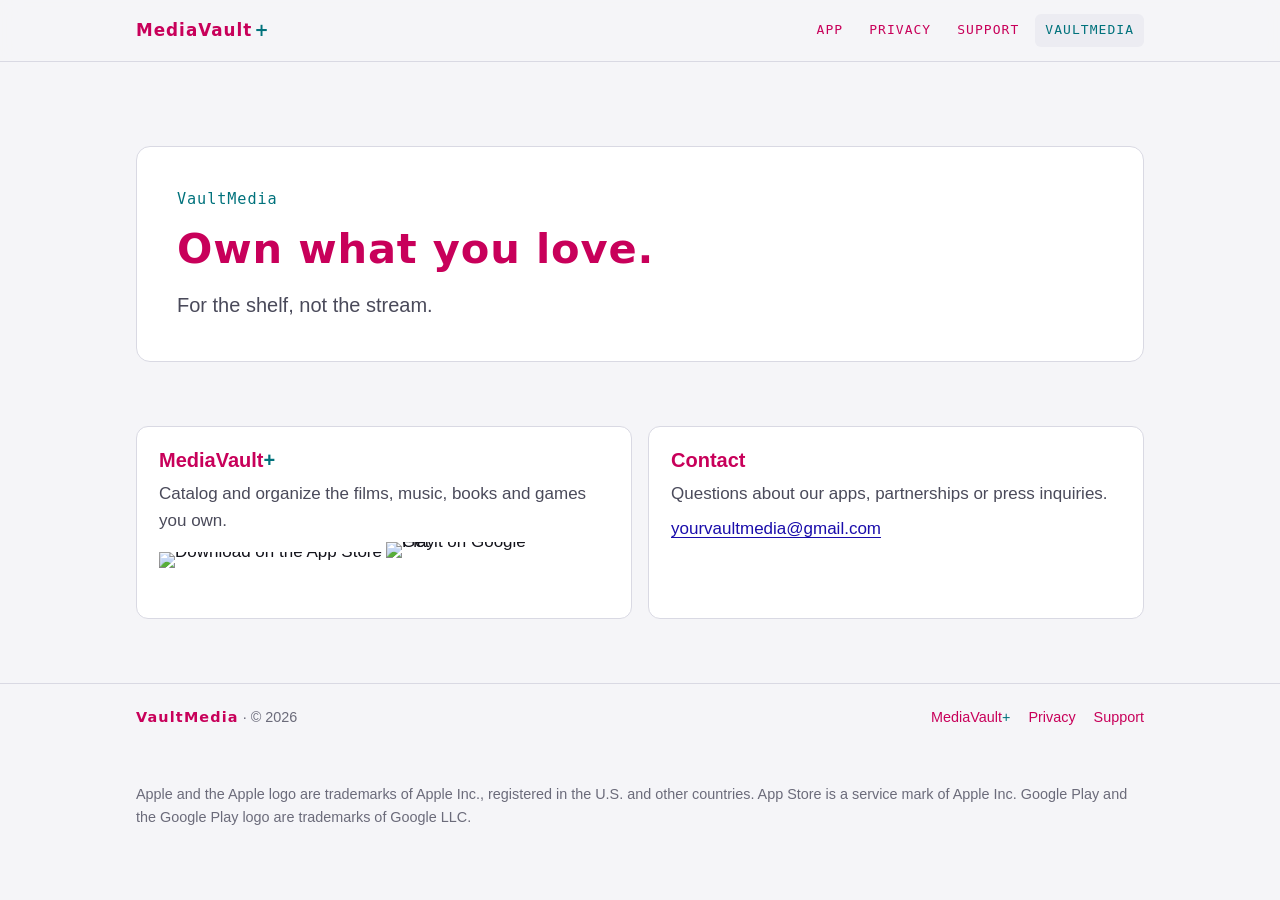
==== index.html @ 79b2321d "Add VaultMedia website" ====
<!doctype html>
<html lang="en">
<head>
<meta charset="utf-8">
<meta name="viewport" content="width=device-width, initial-scale=1, viewport-fit=cover">
<title>VaultMedia</title>
<meta name="description" content="VaultMedia makes MediaVault+. Own what you love.">
<meta name="color-scheme" content="dark light">

<link rel="stylesheet" href="/style.css">
</head>
<body>
<a class="skip" href="#main">Skip to content</a>
<header class="site-header">
  <div class="wrap">
    <a class="wordmark" href="/mediavaultplus/" aria-label="MediaVault+ home">MediaVault<span class="plus">+</span></a>
    <nav class="nav" aria-label="Main">
      <a href="/mediavaultplus/">App</a>
      <a href="/mediavaultplus/privacy.html">Privacy</a>
      <a href="/mediavaultplus/support.html">Support</a>
      <a href="/" aria-current="page">VaultMedia</a>
    </nav>
  </div>
</header>
<div class="page">
<div class="wrap hero">
    <div class="label">
      <div>
        <p class="eyebrow name">VaultMedia</p>
        <h1 style="font-size: clamp(1.8rem, 5vw, 2.6rem);">Own what you love.</h1>
        <p class="lede">For the shelf, not the stream.</p>
      </div>
    </div>
  </div>
  <main id="main" class="wrap">
    <div class="cards">
      <div class="card">
        <h2>MediaVault<span class="plus">+</span></h2>
        <p>Catalog and organize the films, music, books and games you own.</p>
        <div class="stores">
          <span class="badge"><img class="badge-apple" src="/badges/appstore-badge.svg" alt="Download on the App Store"></span>
          <span class="badge"><img class="badge-google" src="/badges/googleplay-badge.png" alt="Get it on Google Play"></span>
        </div>
      </div>
      <div class="card">
        <h2>Contact</h2>
        <p>Questions about our apps, partnerships or press inquiries.</p>
        <p><a href="mailto:yourvaultmedia@gmail.com">yourvaultmedia@gmail.com</a></p>
      </div>
    </div>
  </main>
</div>
<footer class="site-footer">
  <div class="wrap">
    <span><span class="company">VaultMedia</span> · <span class="year">© 2026</span></span>
    <nav aria-label="Footer">
      <a href="/mediavaultplus/">MediaVault<span class="plus">+</span></a>
      <a href="/mediavaultplus/privacy.html">Privacy</a>
      <a href="/mediavaultplus/support.html">Support</a>
    </nav>
  </div>
  <div class="wrap tm">Apple and the Apple logo are trademarks of Apple Inc., registered in the U.S. and other countries. App Store is a service mark of Apple Inc. Google Play and the Google Play logo are trademarks of Google LLC.</div>
</footer>
</body>
</html>
---- style.css ----
@font-face {
  font-family: 'Archivo';
  font-style: normal;
  font-weight: 400 700;
  font-stretch: 100%;
  font-display: swap;
  src: url(/fonts/archivo-400.woff2) format('woff2');
  unicode-range: U+0000-00FF, U+0131, U+0152-0153, U+02BB-02BC, U+02C6, U+02DA, U+02DC, U+0304, U+0308, U+0329, U+2000-206F, U+20AC, U+2122, U+2191, U+2193, U+2212, U+2215, U+FEFF, U+FFFD;
}
@font-face {
  font-family: 'IBM Plex Mono';
  font-style: normal;
  font-weight: 500;
  font-display: swap;
  src: url(/fonts/ibm-plex-mono-500.woff2) format('woff2');
  unicode-range: U+0000-00FF, U+0131, U+0152-0153, U+02BB-02BC, U+02C6, U+02DA, U+02DC, U+0304, U+0308, U+0329, U+2000-206F, U+20AC, U+2122, U+2191, U+2193, U+2212, U+2215, U+FEFF, U+FFFD;
}
@font-face {
  font-family: 'IBM Plex Mono';
  font-style: normal;
  font-weight: 600;
  font-display: swap;
  src: url(/fonts/ibm-plex-mono-600.woff2) format('woff2');
  unicode-range: U+0000-00FF, U+0131, U+0152-0153, U+02BB-02BC, U+02C6, U+02DA, U+02DC, U+0304, U+0308, U+0329, U+2000-206F, U+20AC, U+2122, U+2191, U+2193, U+2212, U+2215, U+FEFF, U+FFFD;
}
@font-face {
  font-family: 'Orbitron';
  font-style: normal;
  font-weight: 600 700;
  font-display: swap;
  src: url(/fonts/orbitron-600.woff2) format('woff2');
  unicode-range: U+0000-00FF, U+0131, U+0152-0153, U+02BB-02BC, U+02C6, U+02DA, U+02DC, U+0304, U+0308, U+0329, U+2000-206F, U+20AC, U+2122, U+2191, U+2193, U+2212, U+2215, U+FEFF, U+FFFD;
}

/* VaultMedia site styles. Layout: one narrow reading column under a slim header; the hero is a scanned "label" with a real barcode strip.
   Brand tokens come from the app's own theme (constants/theme.ts): near-black vault, neon pink and cyan. */
:root {
  --bg: #F5F5F8;
  --surface: #FFFFFF;
  --surface-2: #ECECF2;
  --line: #D9D9E3;
  --fg: #12121A;
  --fg-2: #4A4A5A;
  --fg-3: #6B6B7A;
  --pink: #C8005A;
  --cyan: #00727C;
  --glow: transparent;
  --glow-red: transparent;
  --link: #1A0DAB;
  --font-display: "Orbitron", "Eurostile", "Segoe UI", system-ui, sans-serif;
  --font-body: "Archivo", "Helvetica Neue", Arial, system-ui, sans-serif;
  --font-mono: "IBM Plex Mono", ui-monospace, "SFMono-Regular", Menlo, monospace;
  --step--1: 0.8125rem;
  --step-0: 1.0625rem;
  --step-1: 1.25rem;
  --step-2: 1.6rem;
  --step-3: clamp(2rem, 6vw, 3.1rem);
  --measure: 66ch;
}
@media (prefers-color-scheme: dark) {
  :root:not([data-theme="light"]) {
    --bg: #0A0A0F; --surface: #12121A; --surface-2: #1A1A26; --line: #2A2A3A;
    --fg: #F4F4F8; --fg-2: #B4B4C2; --fg-3: #8A8A98;
    --pink: #FF006E; --cyan: #00F5FF; --glow: rgba(0, 245, 255, 0.22); --glow-red: rgba(255, 0, 110, 0.28);
    --link: #8AB4F8;
    color-scheme: dark;
  }
}
:root[data-theme="dark"] {
  --bg: #0A0A0F; --surface: #12121A; --surface-2: #1A1A26; --line: #2A2A3A;
  --fg: #F4F4F8; --fg-2: #B4B4C2; --fg-3: #8A8A98;
  --pink: #FF006E; --cyan: #00F5FF; --glow: rgba(0, 245, 255, 0.22); --glow-red: rgba(255, 0, 110, 0.28);
  --link: #8AB4F8;
  color-scheme: dark;
}

* { box-sizing: border-box; }
body {
  margin: 0;
  background: var(--bg);
  color: var(--fg);
  font-family: var(--font-body);
  font-size: var(--step-0);
  line-height: 1.6;
  -webkit-font-smoothing: antialiased;
}
a { color: var(--cyan); text-underline-offset: 3px; text-decoration-thickness: 1px; }
a:hover { color: var(--pink); }
a[href^="mailto:"], .email a, a.textlink { color: var(--link); text-decoration: underline; }
a[href^="mailto:"]:hover, .email a:hover, a.textlink:hover { color: var(--link); text-decoration-thickness: 2px; }
:focus-visible { outline: 2px solid var(--pink); outline-offset: 3px; border-radius: 2px; }
.wrap {
  max-width: 1040px;
  margin: 0 auto;
  padding-left: max(16px, env(safe-area-inset-left, 0px));
  padding-right: max(16px, env(safe-area-inset-right, 0px));
}

/* Header */
.site-header {
  position: sticky; top: env(safe-area-inset-top, 0px); z-index: 5;
  background: color-mix(in srgb, var(--bg) 88%, transparent);
  backdrop-filter: blur(10px);
  border-bottom: 1px solid var(--line);
}
body::before { content: ""; position: fixed; inset: 0 0 auto; height: env(safe-area-inset-top, 0px); z-index: 10; background: var(--bg); }
.site-header .wrap { display: flex; align-items: center; justify-content: space-between; gap: 16px; padding-block: 14px; flex-wrap: wrap; }
.wordmark {
  font-family: var(--font-display); font-weight: 700; font-size: 1.05rem; letter-spacing: 0.06em;
  color: var(--pink); text-decoration: none; display: inline-flex; align-items: baseline; gap: 2px;
  text-shadow: 0 0 12px var(--glow-red);
}
.wordmark .plus { color: var(--cyan); text-shadow: 0 0 12px var(--glow); }
.nav { display: flex; gap: 6px; flex-wrap: wrap; }
.nav a {
  font-family: var(--font-mono); font-size: var(--step--1); font-weight: 500; letter-spacing: 0.08em; text-transform: uppercase;
  color: var(--pink); text-decoration: none; padding: 6px 10px; border-radius: 6px;
}
.nav a:hover { color: var(--pink); background: var(--surface-2); }
.nav a.name { text-transform: none; letter-spacing: 0.04em; }
.nav a[aria-current="page"] { color: var(--cyan); background: var(--surface-2); }

/* Hero: a scanned label */
.hero { padding-block: clamp(40px, 8vw, 84px) clamp(28px, 5vw, 48px); }
.label {
  display: grid; grid-template-columns: minmax(0, 1fr) auto; gap: clamp(20px, 4vw, 48px); align-items: end;
  border: 1px solid var(--line); background: var(--surface); border-radius: 14px;
  padding: clamp(22px, 4vw, 40px);
}
.eyebrow { font-family: var(--font-mono); font-size: var(--step--1); letter-spacing: 0.14em; text-transform: uppercase; color: var(--cyan); margin: 0 0 14px; }
h1, h2, h3 { text-wrap: balance; line-height: 1.15; }
.hero h1 { font-family: var(--font-display); font-size: var(--step-3); font-weight: 700; letter-spacing: 0.02em; margin: 0 0 16px; color: var(--pink); text-shadow: 0 0 22px var(--glow-red); }
.hero h1 .plus { color: var(--cyan); text-shadow: 0 0 18px var(--glow); }
.hero h1.plain { color: var(--fg); text-shadow: none; }
.lede { font-size: var(--step-1); color: var(--fg-2); max-width: 44ch; margin: 0; }
.barcode { display: grid; gap: 8px; justify-items: center; min-width: 0; }
.bars {
  width: 180px; max-width: 100%; height: 92px; border-radius: 4px;
  background:
    repeating-linear-gradient(90deg,
      var(--fg) 0 2px, transparent 2px 4px, var(--fg) 4px 5px, transparent 5px 8px,
      var(--fg) 8px 11px, transparent 11px 12px, var(--fg) 12px 13px, transparent 13px 16px,
      var(--fg) 16px 17px, transparent 17px 20px, var(--fg) 20px 22px, transparent 22px 23px);
  box-shadow: 0 0 0 10px var(--surface), 0 0 0 11px var(--line);
}
.scanline { width: 200px; max-width: 100%; height: 2px; background: var(--pink); box-shadow: 0 0 14px var(--pink); margin-top: -50px; margin-bottom: 40px; opacity: .85; }
@media (prefers-reduced-motion: no-preference) {
  .scanline { animation: scan 3.2s ease-in-out infinite; }
  @keyframes scan { 0%,100% { transform: translateY(-34px); } 50% { transform: translateY(34px); } }
}
.digits { font-family: var(--font-mono); font-size: var(--step--1); letter-spacing: 0.18em; color: var(--pink); font-variant-numeric: tabular-nums; }

.formats { display: flex; flex-wrap: wrap; gap: 8px; margin: 22px 0 0; padding: 0; list-style: none; }
.eyebrow.name { text-transform: none; letter-spacing: 0.06em; font-size: 0.95rem; }
.formats li.soon {
  color: color-mix(in srgb, var(--pink) 72%, var(--fg));
  font-weight: 600;
  border: 1px solid color-mix(in srgb, var(--pink) 55%, transparent);
  background: color-mix(in srgb, var(--pink) 12%, transparent);
}
.stores { display: flex; flex-wrap: wrap; align-items: center; gap: 12px; margin-top: 22px; }
.badge { display: inline-flex; border-radius: 9px; line-height: 0; }
.badge img { display: block; max-width: 100%; height: auto; }
.badge-apple { height: 44px !important; width: auto; }
.badge-google { height: 64px !important; width: auto; margin: -10px -8px; }
.store {
  display: inline-grid; gap: 1px; padding: 9px 16px 10px; border-radius: 10px; min-width: 150px;
  border: 1px solid var(--line); background: var(--surface-2); color: var(--fg); text-decoration: none;
}
.store small { font-family: var(--font-mono); font-size: 0.7rem; letter-spacing: 0.08em; text-transform: uppercase; color: var(--fg-3); }
.store span { font-weight: 700; font-size: 1.05rem; color: var(--fg); }
.store:hover { border-color: var(--cyan); color: var(--fg); }
.store:hover span { color: var(--cyan); }
.card .stores { margin-top: auto; padding-top: 10px; }
.formats li {
  font-family: var(--font-mono); font-size: var(--step--1); color: var(--cyan);
  border: 1px solid color-mix(in srgb, var(--cyan) 45%, transparent);
  background: color-mix(in srgb, var(--cyan) 8%, transparent);
  border-radius: 999px; padding: 3px 11px;
}

/* Content */
main { padding-block: 8px 64px; }
.columns { display: grid; grid-template-columns: 220px minmax(0, 1fr); gap: clamp(24px, 5vw, 64px); align-items: start; }
.toc { position: sticky; top: calc(env(safe-area-inset-top, 0px) + 84px); font-size: 0.95rem; }
.toc p { font-family: var(--font-mono); font-size: var(--step--1); letter-spacing: 0.12em; text-transform: uppercase; color: var(--pink); margin: 0 0 10px; }
.toc ol { list-style: none; margin: 0; padding: 0; display: grid; gap: 4px; counter-reset: s; }
.toc li { counter-increment: s; }
.toc a { display: grid; grid-template-columns: 2.2em minmax(0, 1fr); color: var(--pink); text-decoration: none; padding: 4px 0; }
.toc a::before { content: counter(s, decimal-leading-zero); font-family: var(--font-mono); color: var(--cyan); font-size: var(--step--1); padding-top: 3px; }
.toc a:hover { text-decoration: underline; text-underline-offset: 3px; }
.prose { max-width: var(--measure); min-width: 0; }
.prose h1 { font-family: var(--font-display); font-size: var(--step-2); letter-spacing: 0.02em; margin: 0 0 6px; color: var(--pink); }
.prose h2 { font-size: var(--step-1); font-weight: 700; margin: 2.4em 0 0.6em; padding-top: 1.2em; border-top: 1px solid var(--line); scroll-margin-top: 90px; color: var(--pink); }
.prose p, .prose li { color: var(--fg-2); }
.prose p { margin: 0 0 1em; }
.prose strong { color: var(--cyan); font-weight: 600; }
.prose strong.red { color: var(--pink); }
.prose ul { padding-left: 1.2em; margin: 0 0 1em; display: grid; gap: 0.6em; }
.prose li::marker { color: var(--pink); }
.meta { font-family: var(--font-mono); font-size: var(--step--1); color: var(--fg-3); letter-spacing: 0.06em; margin: 0 0 28px; }

.glance { display: grid; grid-template-columns: repeat(2, minmax(0, 1fr)); gap: 1px; background: var(--line); border: 1px solid var(--line); border-radius: 12px; overflow: hidden; margin: 0 0 8px; }
.glance div { background: var(--surface); padding: 16px 18px; }
.glance b { display: block; font-size: 1rem; color: var(--cyan); margin-bottom: 4px; }
.glance span { font-size: 0.95rem; color: var(--fg-2); }

.cards { display: grid; grid-template-columns: repeat(2, minmax(0, 1fr)); gap: 16px; margin-top: 8px; }
.card { border: 1px solid var(--line); background: var(--surface); border-radius: 12px; padding: 22px; display: flex; flex-direction: column; gap: 8px; }
.card h2, .card h3 { margin: 0; font-size: var(--step-1); color: var(--pink); }
.card h2 .plus, .card h3 .plus { color: var(--cyan); }
.card p { margin: 0; color: var(--fg-2); }
.card a.go { font-family: var(--font-mono); font-size: var(--step--1); letter-spacing: 0.08em; text-transform: uppercase; text-decoration: none; margin-top: 6px; }
.email {
  display: inline-flex; align-items: center; gap: 10px; flex-wrap: wrap;
  font-family: var(--font-mono); font-size: 1.05rem; color: var(--fg);
  background: var(--surface-2); border: 1px solid var(--line); border-radius: 10px; padding: 10px 14px; margin: 4px 0 18px;
}
.email a { color: var(--link); text-decoration: underline; }

.site-footer { border-top: 1px solid var(--line); }
.site-footer .wrap { padding-block: 22px 32px; display: flex; flex-wrap: wrap; gap: 8px 22px; justify-content: space-between; font-size: 0.9rem; color: var(--fg-3); }
.site-footer nav { display: flex; gap: 18px; flex-wrap: wrap; }
.site-footer a { color: var(--pink); text-decoration: none; }
.site-footer a:hover { color: var(--cyan); }
.company { font-family: var(--font-display); font-weight: 600; letter-spacing: 0.08em; color: var(--pink); }
.year { color: var(--fg-3); font-variant-numeric: tabular-nums; }
.site-footer a .plus { color: var(--cyan); }
.skip { position: absolute; left: 16px; top: -48px; padding: 8px 12px; border-radius: 8px; background: var(--surface); color: var(--fg); z-index: 10; }
.skip:focus { top: 12px; }
.tm { padding-block: 0 24px; font-size: 0.75rem; color: var(--fg-3); }



@media (max-width: 760px) {
  .columns { grid-template-columns: minmax(0, 1fr); }
  .toc { position: static; border: 1px solid var(--line); border-radius: 12px; padding: 14px 16px; background: var(--surface); }
  .label { grid-template-columns: minmax(0, 1fr); }
  .barcode { justify-items: start; }
  .glance, .cards { grid-template-columns: minmax(0, 1fr); }
}
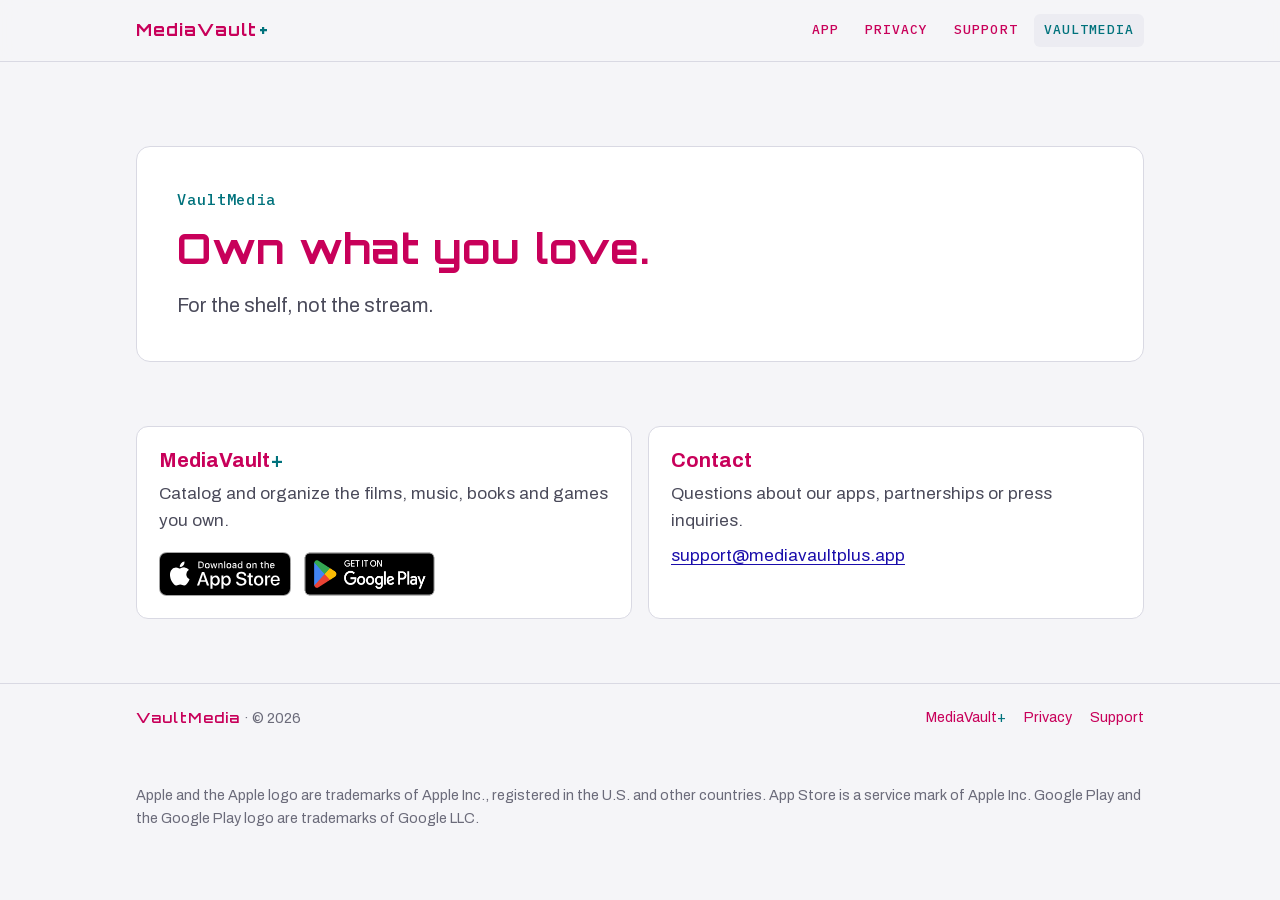
==== commit 8d38bbda: "Support contact: support@mediavaultplus.app" ====
--- a/index.html
+++ b/index.html
@@ -45,7 +45,7 @@
       <div class="card">
         <h2>Contact</h2>
         <p>Questions about our apps, partnerships or press inquiries.</p>
-        <p><a href="mailto:yourvaultmedia@gmail.com">yourvaultmedia@gmail.com</a></p>
+        <p><a href="mailto:support@mediavaultplus.app">support@mediavaultplus.app</a></p>
       </div>
     </div>
   </main>
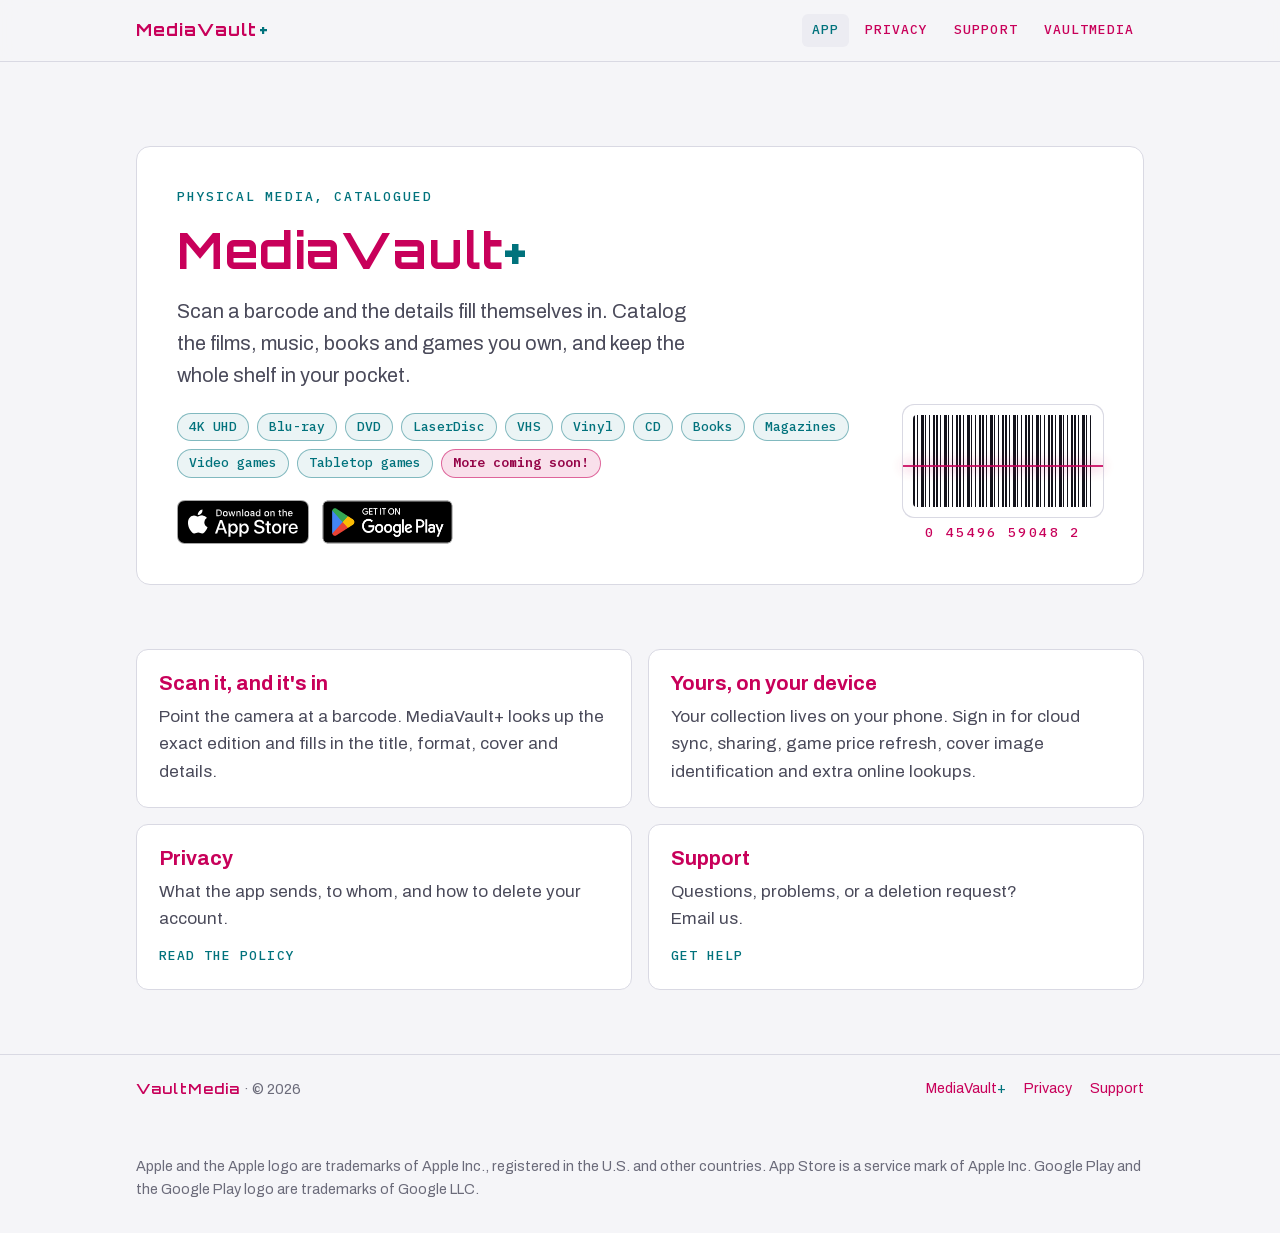
==== commit 6fc4b416: "Move to mediavaultplus.app: app page at the root, VaultMedia page at /vaultmedia/, forwarding pages " ====
--- a/index.html
+++ b/index.html
@@ -3,8 +3,8 @@
 <head>
 <meta charset="utf-8">
 <meta name="viewport" content="width=device-width, initial-scale=1, viewport-fit=cover">
-<title>VaultMedia</title>
-<meta name="description" content="VaultMedia makes MediaVault+. Own what you love.">
+<title>MediaVault+</title>
+<meta name="description" content="MediaVault+ catalogs the films, music, books and games you own. Scan a barcode and the details fill in.">
 <meta name="color-scheme" content="dark light">
 
 <link rel="stylesheet" href="/style.css">
@@ -13,12 +13,12 @@
 <a class="skip" href="#main">Skip to content</a>
 <header class="site-header">
   <div class="wrap">
-    <a class="wordmark" href="/mediavaultplus/" aria-label="MediaVault+ home">MediaVault<span class="plus">+</span></a>
+    <a class="wordmark" href="/" aria-label="MediaVault+ home">MediaVault<span class="plus">+</span></a>
     <nav class="nav" aria-label="Main">
-      <a href="/mediavaultplus/">App</a>
-      <a href="/mediavaultplus/privacy.html">Privacy</a>
-      <a href="/mediavaultplus/support.html">Support</a>
-      <a href="/" aria-current="page">VaultMedia</a>
+      <a href="/" aria-current="page">App</a>
+      <a href="/privacy.html">Privacy</a>
+      <a href="/support.html">Support</a>
+      <a href="/vaultmedia/">VaultMedia</a>
     </nav>
   </div>
 </header>
@@ -26,26 +26,43 @@
 <div class="wrap hero">
     <div class="label">
       <div>
-        <p class="eyebrow name">VaultMedia</p>
-        <h1 style="font-size: clamp(1.8rem, 5vw, 2.6rem);">Own what you love.</h1>
-        <p class="lede">For the shelf, not the stream.</p>
+        <p class="eyebrow">Physical media, catalogued</p>
+        <h1>MediaVault<span class="plus">+</span></h1>
+        <p class="lede">Scan a barcode and the details fill themselves in. Catalog the films, music, books and games you own, and keep the whole shelf in your pocket.</p>
+        <ul class="formats" aria-label="Supported formats">
+          <li>4K UHD</li><li>Blu-ray</li><li>DVD</li><li>LaserDisc</li><li>VHS</li><li>Vinyl</li><li>CD</li><li>Books</li><li>Magazines</li><li>Video games</li><li>Tabletop games</li><li class="soon">More coming soon!</li>
+        </ul>
+        <div class="stores">
+          <span class="badge"><img class="badge-apple" src="/badges/appstore-badge.svg" alt="Download on the App Store"></span>
+          <span class="badge"><img class="badge-google" src="/badges/googleplay-badge.png" alt="Get it on Google Play"></span>
+        </div>
+      </div>
+      <div class="barcode" aria-hidden="true">
+        <div class="bars"></div>
+        <div class="scanline"></div>
+        <div class="digits">0 45496 59048 2</div>
       </div>
     </div>
   </div>
   <main id="main" class="wrap">
     <div class="cards">
       <div class="card">
-        <h2>MediaVault<span class="plus">+</span></h2>
-        <p>Catalog and organize the films, music, books and games you own.</p>
-        <div class="stores">
-          <span class="badge"><img class="badge-apple" src="/badges/appstore-badge.svg" alt="Download on the App Store"></span>
-          <span class="badge"><img class="badge-google" src="/badges/googleplay-badge.png" alt="Get it on Google Play"></span>
-        </div>
+        <h2>Scan it, and it's in</h2>
+        <p>Point the camera at a barcode. MediaVault+ looks up the exact edition and fills in the title, format, cover and details.</p>
       </div>
       <div class="card">
-        <h2>Contact</h2>
-        <p>Questions about our apps, partnerships or press inquiries.</p>
-        <p><a href="mailto:support@mediavaultplus.app">support@mediavaultplus.app</a></p>
+        <h2>Yours, on your device</h2>
+        <p>Your collection lives on your phone. Sign in for cloud sync, sharing, game price refresh, cover image identification and extra online lookups.</p>
+      </div>
+      <div class="card">
+        <h2>Privacy</h2>
+        <p>What the app sends, to whom, and how to delete your account.</p>
+        <a class="go" href="/privacy.html">Read the policy</a>
+      </div>
+      <div class="card">
+        <h2>Support</h2>
+        <p>Questions, problems, or a deletion request?<br>Email us.</p>
+        <a class="go" href="/support.html">Get help</a>
       </div>
     </div>
   </main>
@@ -54,9 +71,9 @@
   <div class="wrap">
     <span><span class="company">VaultMedia</span> · <span class="year">© 2026</span></span>
     <nav aria-label="Footer">
-      <a href="/mediavaultplus/">MediaVault<span class="plus">+</span></a>
-      <a href="/mediavaultplus/privacy.html">Privacy</a>
-      <a href="/mediavaultplus/support.html">Support</a>
+      <a href="/">MediaVault<span class="plus">+</span></a>
+      <a href="/privacy.html">Privacy</a>
+      <a href="/support.html">Support</a>
     </nav>
   </div>
   <div class="wrap tm">Apple and the Apple logo are trademarks of Apple Inc., registered in the U.S. and other countries. App Store is a service mark of Apple Inc. Google Play and the Google Play logo are trademarks of Google LLC.</div>
--- a/style.css
+++ b/style.css
@@ -196,7 +196,7 @@
 .prose p { margin: 0 0 1em; }
 .prose strong { color: var(--cyan); font-weight: 600; }
 .prose strong.red { color: var(--pink); }
-.prose ul { padding-left: 1.2em; margin: 0 0 1em; display: grid; gap: 0.6em; }
+.prose ul, .prose ol { padding-left: 1.2em; margin: 0 0 1em; display: grid; gap: 0.6em; }
 .prose li::marker { color: var(--pink); }
 .meta { font-family: var(--font-mono); font-size: var(--step--1); color: var(--fg-3); letter-spacing: 0.06em; margin: 0 0 28px; }
 
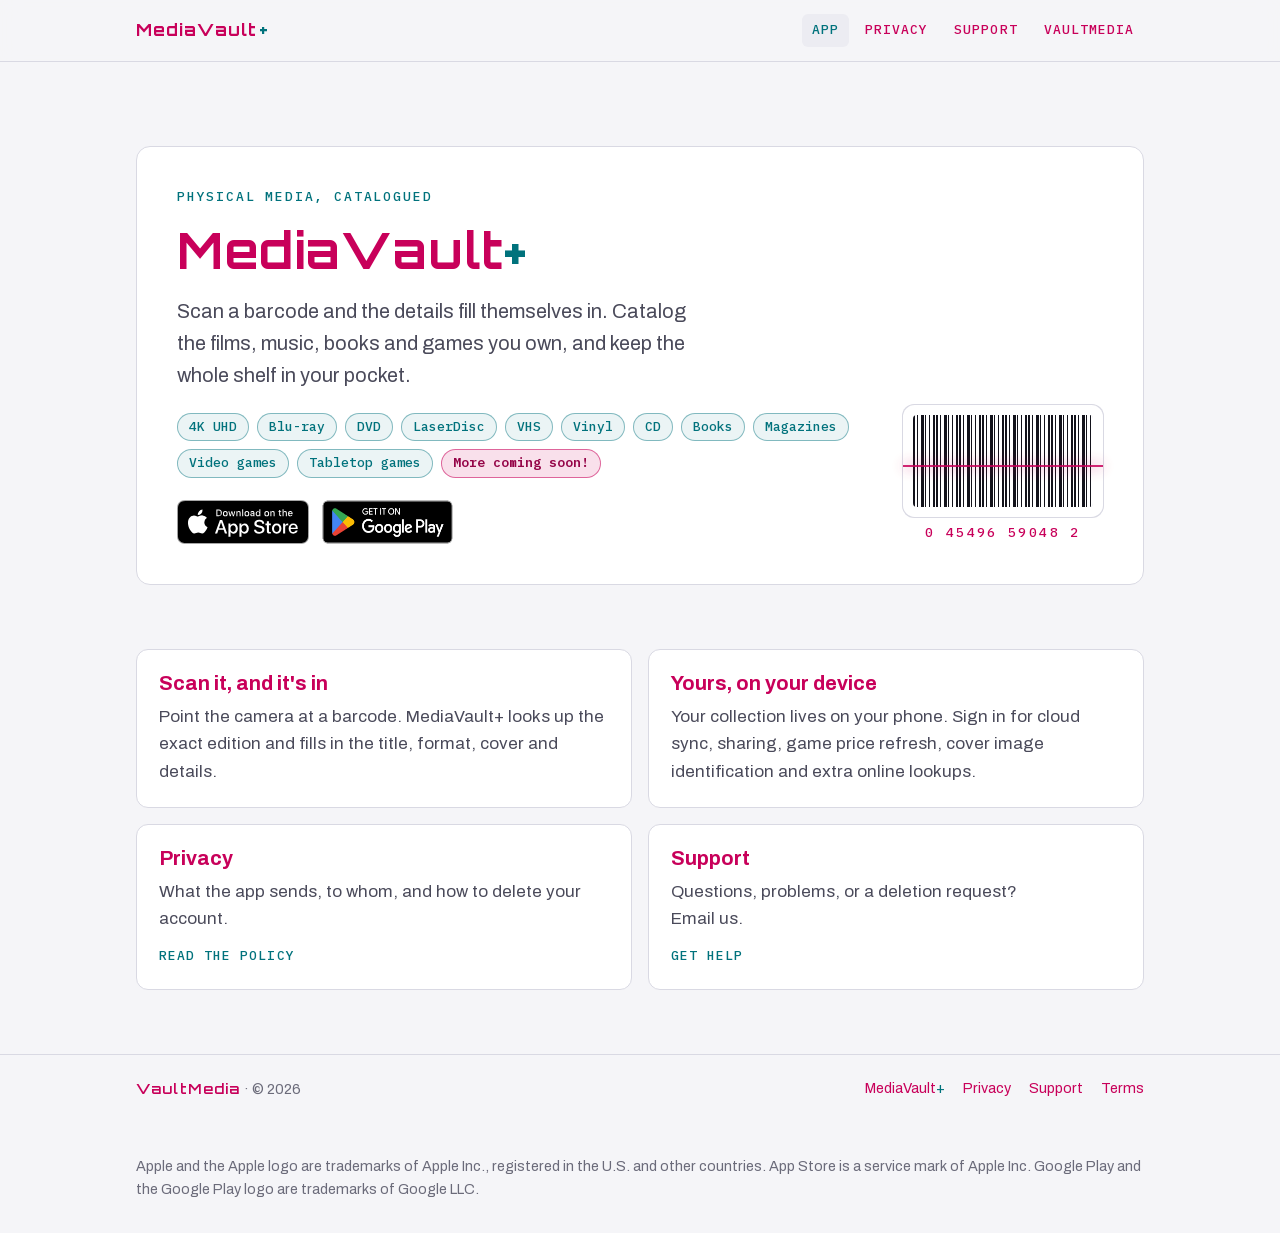
==== commit 135b912e: "Footer: add a Terms link on every page (home, support, delete-account, reset, privacy)" ====
--- a/index.html
+++ b/index.html
@@ -74,6 +74,7 @@
       <a href="/">MediaVault<span class="plus">+</span></a>
       <a href="/privacy.html">Privacy</a>
       <a href="/support.html">Support</a>
+      <a href="/terms.html">Terms</a>
     </nav>
   </div>
   <div class="wrap tm">Apple and the Apple logo are trademarks of Apple Inc., registered in the U.S. and other countries. App Store is a service mark of Apple Inc. Google Play and the Google Play logo are trademarks of Google LLC.</div>
